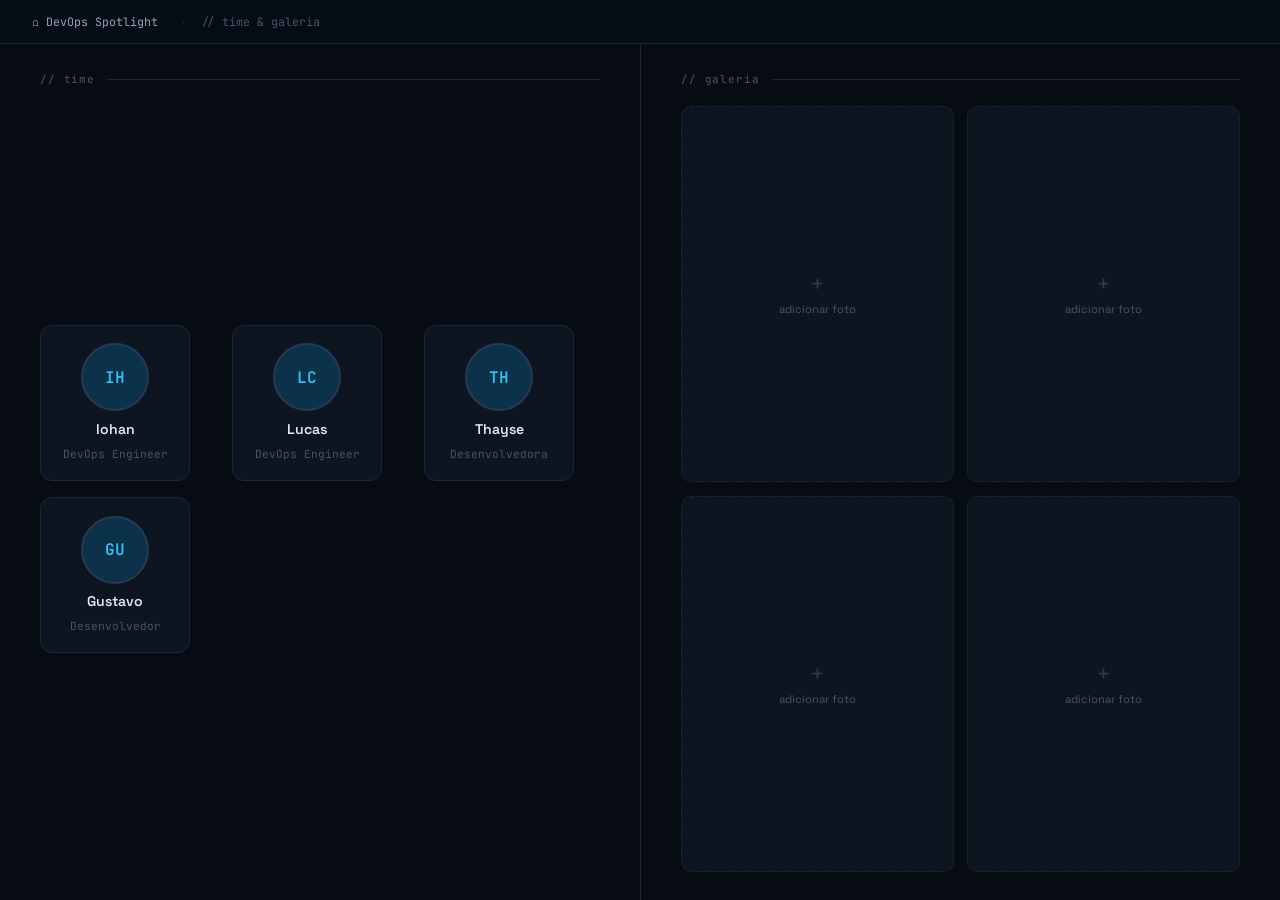
==== devops/spotlight/team.html @ ec11b23f "Refatorando visão do time" ====
<!DOCTYPE html>
<html lang="pt-BR">
<head>
  <meta charset="UTF-8">
  <meta name="viewport" content="width=device-width, initial-scale=1.0">
  <title>DevOps Spotlight — Time & Galeria</title>
  <link rel="preconnect" href="https://fonts.googleapis.com">
  <link href="https://fonts.googleapis.com/css2?family=Space+Grotesk:wght@400;500;600;700&family=JetBrains+Mono:wght@400;500&display=swap" rel="stylesheet">
  <link rel="stylesheet" href="style.css">
  <style>
    html, body { height: 100%; overflow: hidden; }

    .team-page {
      height: 100vh;
      display: grid;
      grid-template-rows: 44px 1fr;
      overflow: hidden;
      background: var(--bg);
    }

    /* ─── Top bar ─── */
    .team-topbar {
      background: #050c14;
      border-bottom: 1px solid var(--border);
      display: flex;
      align-items: center;
      padding: 0 1.5rem;
      gap: 1rem;
      user-select: none;
    }

    .topbar-back {
      font-family: var(--mono);
      font-size: 0.73rem;
      color: var(--text-muted);
      text-decoration: none;
      padding: 3px 8px;
      border-radius: 4px;
      transition: color 0.15s, background 0.15s;
    }
    .topbar-back:hover { color: var(--text); background: var(--surface); }

    .topbar-sep { color: var(--border); }

    .topbar-title {
      font-family: var(--mono);
      font-size: 0.73rem;
      color: var(--text-dim);
    }

    /* ─── Two-panel layout ─── */
    .team-main {
      display: grid;
      grid-template-columns: 1fr 1fr;
      overflow: hidden;
    }

    .team-panel {
      padding: 1.75rem 2.5rem;
      display: flex;
      flex-direction: column;
      gap: 1.25rem;
      overflow: hidden;
    }

    .team-panel + .team-panel {
      border-left: 1px solid var(--border);
    }

    .panel-label {
      font-family: var(--mono);
      font-size: 0.68rem;
      letter-spacing: 0.08em;
      color: var(--text-dim);
      display: flex;
      align-items: center;
      gap: 0.75rem;
      flex-shrink: 0;
    }
    .panel-label::after {
      content: '';
      flex: 1;
      height: 1px;
      background: var(--border);
    }

    /* ─── Team members grid ─── */
    .members-grid {
      display: grid;
      grid-template-columns: repeat(auto-fill, minmax(130px, 1fr));
      gap: 1rem;
      align-content: center;
      flex: 1;
    }

    /* ─── Gallery grid (2×2, fills remaining height) ─── */
    .gallery-grid-2 {
      display: grid;
      grid-template-columns: 1fr 1fr;
      grid-template-rows: 1fr 1fr;
      gap: 0.85rem;
      flex: 1;
      min-height: 0;
    }

    .gallery-slot-2 {
      border-radius: 10px;
      overflow: hidden;
      border: 1px solid var(--border);
      background: var(--surface);
      min-height: 0;
    }

    .gallery-slot-2 img {
      width: 100%;
      height: 100%;
      object-fit: cover;
      display: block;
    }

    .gallery-empty-2 {
      border-style: dashed;
      display: flex;
      flex-direction: column;
      align-items: center;
      justify-content: center;
      gap: 0.35rem;
      color: var(--text-dim);
      font-size: 0.7rem;
      cursor: default;
    }

    .gallery-add-2 {
      font-size: 1.5rem;
      line-height: 1;
      color: var(--border-hover);
    }
  </style>
</head>
<body>
<div class="team-page">

  <!-- ─── Top bar ───────────────────────────────────────── -->
  <div class="team-topbar">
    <a class="topbar-back" href="./">⌂ DevOps Spotlight</a>
    <span class="topbar-sep">·</span>
    <span class="topbar-title">// time &amp; galeria</span>
  </div>

  <!-- ─── Main ──────────────────────────────────────────── -->
  <div class="team-main">

    <!-- Time -->
    <div class="team-panel">
      <div class="panel-label">// time</div>
      <div class="members-grid">

        <div class="member-card">
          <div class="member-avatar">
            <div class="member-initials">IH</div>
            <img src="team/iohan.jpg" alt="Iohan" onerror="this.style.display='none'">
          </div>
          <div class="member-name">Iohan</div>
          <div class="member-role">DevOps Engineer</div>
        </div>

        <div class="member-card">
          <div class="member-avatar">
            <div class="member-initials">LC</div>
            <img src="team/lucas.jpg" alt="Lucas" onerror="this.style.display='none'">
          </div>
          <div class="member-name">Lucas</div>
          <div class="member-role">DevOps Engineer</div>
        </div>

        <div class="member-card">
          <div class="member-avatar">
            <div class="member-initials">TH</div>
            <img src="team/thayse.jpg" alt="Thayse" onerror="this.style.display='none'">
          </div>
          <div class="member-name">Thayse</div>
          <div class="member-role">Desenvolvedora</div>
        </div>

        <div class="member-card">
          <div class="member-avatar">
            <div class="member-initials">GU</div>
            <img src="team/gustavo.jpg" alt="Gustavo" onerror="this.style.display='none'">
          </div>
          <div class="member-name">Gustavo</div>
          <div class="member-role">Desenvolvedor</div>
        </div>

      </div>
    </div>

    <!-- Galeria -->
    <div class="team-panel">
      <div class="panel-label">// galeria</div>
      <!-- Para adicionar fotos: substitua gallery-slot-2 por <img src="gallery/foto.jpg"> -->
      <div class="gallery-grid-2">
        <div class="gallery-slot-2 gallery-empty-2"><span class="gallery-add-2">+</span><span>adicionar foto</span></div>
        <div class="gallery-slot-2 gallery-empty-2"><span class="gallery-add-2">+</span><span>adicionar foto</span></div>
        <div class="gallery-slot-2 gallery-empty-2"><span class="gallery-add-2">+</span><span>adicionar foto</span></div>
        <div class="gallery-slot-2 gallery-empty-2"><span class="gallery-add-2">+</span><span>adicionar foto</span></div>
      </div>
    </div>

  </div>
</div>
</body>
</html>
---- devops/spotlight/style.css ----
/* ─── Reset & Base ───────────────────────────────────────── */
*, *::before, *::after { box-sizing: border-box; margin: 0; padding: 0; }

:root {
  --bg:               #070c12;
  --surface:          #0c1520;
  --surface-hover:    #111d2b;
  --border:           #192840;
  --border-hover:     #253a55;
  --primary:          #0ea5e9;
  --primary-light:    #38bdf8;
  --primary-dim:      #0ea5e933;

  --green:            #10b981;
  --green-bg:         #10b98118;
  --amber:            #f59e0b;
  --amber-bg:         #f59e0b18;
  --gray:             #64748b;
  --gray-bg:          #64748b18;

  --text:             #e2e8f0;
  --text-muted:       #94a3b8;
  --text-dim:         #475569;

  --font:             "Space Grotesk", system-ui, sans-serif;
  --mono:             "JetBrains Mono", "Fira Code", monospace;
  --radius:           12px;
}

html { font-size: 16px; }

body {
  background: var(--bg);
  color: var(--text);
  font-family: var(--font);
  min-height: 100vh;
  display: flex;
  flex-direction: column;
  overflow-x: hidden;
}

/* ─── Header ─────────────────────────────────────────────── */
.site-header {
  text-align: center;
  padding: 2rem 2rem 1.5rem;
  border-bottom: 1px solid var(--border);
}

.logo-container {
  display: flex;
  flex-direction: column;
  align-items: center;
  gap: 0.4rem;
  margin-bottom: 0.75rem;
}

.hex-icon {
  width: 60px;
  height: 70px;
  filter: drop-shadow(0 0 20px #0ea5e955);
}

.team-badge {
  font-family: var(--mono);
  font-size: 0.68rem;
  letter-spacing: 0.15em;
  color: var(--text-muted);
  border: 1px solid var(--border);
  border-radius: 4px;
  padding: 3px 10px;
}

.site-title {
  font-size: 2.75rem;
  font-weight: 700;
  background: linear-gradient(135deg, #38bdf8 0%, #0ea5e9 50%, #60a5fa 100%);
  -webkit-background-clip: text;
  -webkit-text-fill-color: transparent;
  background-clip: text;
  margin-bottom: 0.5rem;
  letter-spacing: -0.02em;
}

.site-subtitle {
  color: var(--text-muted);
  font-size: 0.95rem;
  margin-bottom: 0.75rem;
}

.terminal-line {
  font-family: var(--mono);
  font-size: 0.8rem;
  color: var(--text-dim);
}

.terminal-line .prompt {
  color: #10b981;
  margin-right: 0.4em;
}

/* ─── Main / Grid ────────────────────────────────────────── */
main {
  flex: 1;
  padding: 1.75rem 2rem;
  max-width: 1400px;
  margin: 0 auto;
  width: 100%;
}

.editions-grid {
  display: flex;
  flex-wrap: wrap;
  gap: 1.5rem;
  justify-content: center;
}

/* ─── Edition Card ───────────────────────────────────────── */
.edition-card {
  background: var(--surface);
  border: 1px solid var(--border);
  border-radius: var(--radius);
  padding: 1.5rem;
  width: 260px;
  display: flex;
  flex-direction: column;
  gap: 0.75rem;
  transition: border-color 0.2s, box-shadow 0.2s, transform 0.2s;
  outline: none;
  cursor: default;
}

.edition-card:hover {
  border-color: var(--border-hover);
  box-shadow: 0 0 0 1px var(--primary-dim), 0 4px 24px #0ea5e914;
  transform: translateY(-2px);
}

.edition-card:focus {
  border-color: var(--primary);
  box-shadow: 0 0 0 2px var(--primary-dim);
  transform: translateY(-2px);
}

.card-header {
  display: flex;
  align-items: center;
  justify-content: space-between;
}

.edition-number {
  font-family: var(--mono);
  font-size: 0.8rem;
  color: var(--text-dim);
  font-weight: 500;
}

/* ─── Status Badges ──────────────────────────────────────── */
.status-badge {
  font-size: 0.68rem;
  font-weight: 600;
  letter-spacing: 0.04em;
  padding: 3px 10px;
  border-radius: 20px;
  border: 1px solid;
}

.status-apresentado { color: var(--green);  background: var(--green-bg);  border-color: var(--green); }
.status-proxima     { color: var(--amber);  background: var(--amber-bg);  border-color: var(--amber); }
.status-planejada   { color: var(--gray);   background: var(--gray-bg);   border-color: var(--gray);  }

.edition-title {
  font-size: 0.82rem;
  color: var(--primary-light);
  font-weight: 500;
  line-height: 1.4;
}

.edition-date {
  font-size: 1.75rem;
  font-weight: 700;
  letter-spacing: -0.02em;
  color: var(--text);
  line-height: 1;
}

.edition-period {
  font-size: 0.75rem;
  color: var(--text-dim);
}

.card-actions {
  display: flex;
  gap: 0.5rem;
  margin-top: auto;
  padding-top: 0.25rem;
  flex-wrap: wrap;
}

/* ─── Buttons ────────────────────────────────────────────── */
.btn {
  font-family: var(--font);
  font-size: 0.78rem;
  font-weight: 600;
  padding: 7px 13px;
  border-radius: 8px;
  border: none;
  cursor: pointer;
  transition: all 0.15s;
  text-decoration: none;
  display: inline-flex;
  align-items: center;
  gap: 0.3em;
  white-space: nowrap;
}

.btn-primary {
  background: var(--primary);
  color: #fff;
}

.btn-primary:hover {
  background: var(--primary-light);
  box-shadow: 0 0 16px #0ea5e955;
}

.btn-secondary {
  background: var(--surface-hover);
  color: var(--text-muted);
  border: 1px solid var(--border);
}

.btn-secondary:hover {
  color: var(--text);
  border-color: var(--primary);
}

.btn-disabled {
  background: transparent;
  color: var(--text-dim);
  border: 1px solid var(--border);
  cursor: not-allowed;
  opacity: 0.45;
}

/* ─── Modal ──────────────────────────────────────────────── */
.modal-overlay {
  position: fixed;
  inset: 0;
  background: rgba(0, 0, 0, 0.75);
  backdrop-filter: blur(4px);
  -webkit-backdrop-filter: blur(4px);
  display: flex;
  align-items: center;
  justify-content: center;
  z-index: 100;
  padding: 1.5rem;
}

.modal-overlay[hidden] { display: none; }

.modal-box {
  background: var(--surface);
  border: 1px solid var(--border-hover);
  border-radius: var(--radius);
  width: 100%;
  max-width: 820px;
  max-height: 85vh;
  display: flex;
  flex-direction: column;
  box-shadow: 0 24px 64px #00000077;
}

.modal-header {
  display: flex;
  align-items: center;
  justify-content: space-between;
  padding: 1.25rem 1.5rem;
  border-bottom: 1px solid var(--border);
  flex-shrink: 0;
}

.modal-title {
  font-size: 1rem;
  font-weight: 600;
  color: var(--text);
}

.modal-close {
  background: none;
  border: none;
  color: var(--text-muted);
  cursor: pointer;
  font-size: 1rem;
  padding: 4px 8px;
  border-radius: 6px;
  transition: color 0.15s, background 0.15s;
  line-height: 1;
}

.modal-close:hover {
  color: var(--text);
  background: var(--surface-hover);
}

.modal-body {
  overflow-y: auto;
  padding: 1.5rem;
  flex: 1;
}

/* ─── Work Cards (modal) ─────────────────────────────────── */
.work-cards-grid {
  display: grid;
  grid-template-columns: repeat(auto-fill, minmax(220px, 1fr));
  gap: 1rem;
}

.work-card {
  background: var(--bg);
  border: 1px solid var(--border);
  border-radius: 10px;
  padding: 1rem;
  display: flex;
  flex-direction: column;
  gap: 0.5rem;
  transition: border-color 0.15s;
}

.work-card:hover { border-color: var(--border-hover); }

.work-card-tag {
  font-size: 0.67rem;
  font-weight: 600;
  letter-spacing: 0.05em;
  padding: 2px 8px;
  border-radius: 4px;
  border: 1px solid;
  align-self: flex-start;
}

.work-card-title {
  font-size: 0.85rem;
  font-weight: 600;
  color: var(--text);
  line-height: 1.4;
}

.work-card-desc {
  font-size: 0.78rem;
  color: var(--text-muted);
  line-height: 1.55;
}

/* ─── Section Shared ─────────────────────────────────────── */
.section-wrapper {
  max-width: 1400px;
  margin: 0 auto;
  padding: 1.25rem 2rem;
  width: 100%;
}

.section-header {
  display: flex;
  align-items: center;
  gap: 0.75rem;
  margin-bottom: 1.1rem;
}

.section-title {
  font-family: var(--mono);
  font-size: 0.7rem;
  font-weight: 500;
  letter-spacing: 0.08em;
  color: var(--text-dim);
  white-space: nowrap;
}

.section-line {
  flex: 1;
  height: 1px;
  background: var(--border);
}

/* ─── Team Section ───────────────────────────────────────── */
.team-section {
  border-top: 1px solid var(--border);
}

.team-grid {
  display: flex;
  flex-wrap: wrap;
  gap: 1rem;
  justify-content: center;
}

.member-card {
  display: flex;
  flex-direction: column;
  align-items: center;
  gap: 0.55rem;
  padding: 1.1rem 1.25rem;
  background: var(--surface);
  border: 1px solid var(--border);
  border-radius: var(--radius);
  width: 150px;
  transition: border-color 0.2s, transform 0.2s;
}

.member-card:hover {
  border-color: var(--border-hover);
  transform: translateY(-2px);
}

.member-avatar {
  width: 68px;
  height: 68px;
  border-radius: 50%;
  overflow: hidden;
  border: 2px solid var(--border-hover);
  position: relative;
  background: var(--primary-dim);
  flex-shrink: 0;
}

.member-initials {
  width: 100%;
  height: 100%;
  display: flex;
  align-items: center;
  justify-content: center;
  font-family: var(--mono);
  font-size: 1rem;
  font-weight: 600;
  color: var(--primary-light);
}

.member-avatar img {
  position: absolute;
  inset: 0;
  width: 100%;
  height: 100%;
  object-fit: cover;
  z-index: 1;
}

.member-name {
  font-size: 0.88rem;
  font-weight: 600;
  color: var(--text);
}

.member-role {
  font-size: 0.7rem;
  color: var(--text-dim);
  font-family: var(--mono);
  text-align: center;
  line-height: 1.4;
}

/* ─── Gallery Section ────────────────────────────────────── */
.gallery-section {
  border-top: 1px solid var(--border);
}

.gallery-grid {
  display: flex;
  flex-wrap: wrap;
  gap: 0.85rem;
  justify-content: center;
}

.gallery-slot {
  width: 190px;
  height: 125px;
  border-radius: 10px;
  overflow: hidden;
  border: 1px solid var(--border);
  background: var(--surface);
}

.gallery-slot img {
  width: 100%;
  height: 100%;
  object-fit: cover;
  display: block;
}

.gallery-empty {
  border-style: dashed;
  display: flex;
  flex-direction: column;
  align-items: center;
  justify-content: center;
  gap: 0.35rem;
  color: var(--text-dim);
  font-size: 0.7rem;
}

.gallery-add {
  font-size: 1.4rem;
  line-height: 1;
  color: var(--border-hover);
}

/* ─── Shortcuts Bar ──────────────────────────────────────── */
.shortcuts-bar {
  border-top: 1px solid var(--border);
  background: #050c14;
  padding: 0.65rem 2rem;
  flex-shrink: 0;
}

.shortcuts-inner {
  display: flex;
  flex-wrap: wrap;
  gap: 1.5rem;
  justify-content: center;
}

.shortcut-group {
  font-size: 0.72rem;
  color: var(--text-dim);
  display: flex;
  align-items: center;
  gap: 0.3rem;
}

kbd {
  display: inline-block;
  font-family: var(--mono);
  font-size: 0.62rem;
  background: var(--surface);
  border: 1px solid var(--border-hover);
  border-radius: 4px;
  padding: 1px 5px;
  color: var(--text-muted);
  line-height: 1.7;
}

body.modal-open { overflow: hidden; }

.shortcut-team-link {
  font-family: var(--mono);
  font-size: 0.72rem;
  color: var(--primary-light);
  text-decoration: none;
  padding: 2px 8px;
  border: 1px solid var(--border);
  border-radius: 4px;
  transition: color 0.15s, border-color 0.15s;
  white-space: nowrap;
}
.shortcut-team-link:hover {
  color: var(--text);
  border-color: var(--primary);
}

/* ─── Responsive ─────────────────────────────────────────── */
@media (max-width: 600px) {
  .site-title { font-size: 2rem; }
  .editions-grid { gap: 1rem; }
  .edition-card { width: 100%; max-width: 340px; }
  .site-header { padding: 1.5rem 1.5rem 1rem; }
  main { padding: 1.25rem 1rem; }
  .section-wrapper { padding: 1rem 1rem; }
  .gallery-slot { width: 150px; height: 100px; }
}
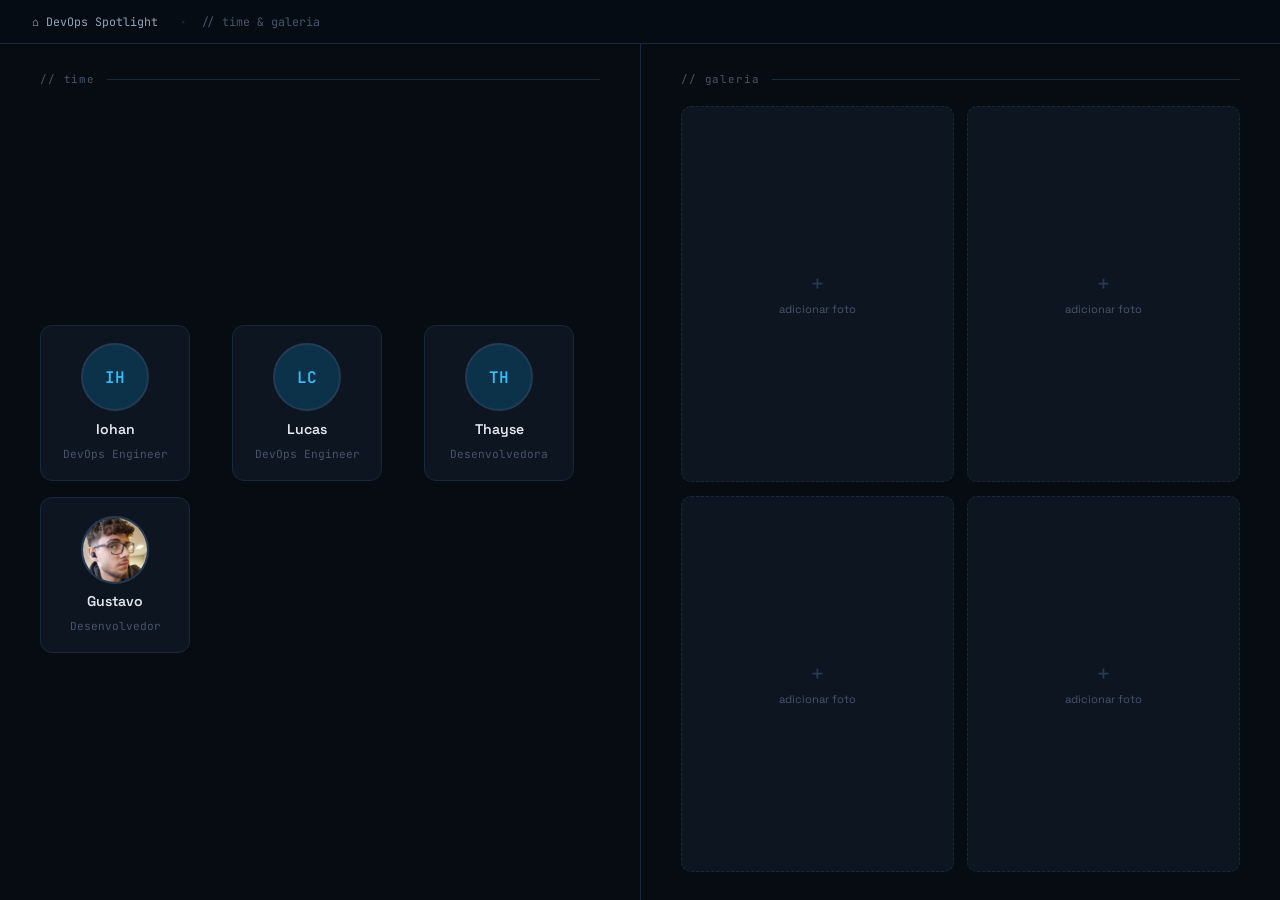
==== commit 28d11e59: "imagens" ====
--- a/devops/spotlight/team.html
+++ b/devops/spotlight/team.html
@@ -158,7 +158,7 @@
         <div class="member-card">
           <div class="member-avatar">
             <div class="member-initials">IH</div>
-            <img src="team/iohan.jpg" alt="Iohan" onerror="this.style.display='none'">
+            <img src="members/iohan.jpg" alt="Iohan" onerror="this.style.display='none'">
           </div>
           <div class="member-name">Iohan</div>
           <div class="member-role">DevOps Engineer</div>
@@ -167,7 +167,7 @@
         <div class="member-card">
           <div class="member-avatar">
             <div class="member-initials">LC</div>
-            <img src="team/lucas.jpg" alt="Lucas" onerror="this.style.display='none'">
+            <img src="../team/lucas.jpg" alt="Lucas" onerror="this.style.display='none'">
           </div>
           <div class="member-name">Lucas</div>
           <div class="member-role">DevOps Engineer</div>
@@ -176,7 +176,7 @@
         <div class="member-card">
           <div class="member-avatar">
             <div class="member-initials">TH</div>
-            <img src="team/thayse.jpg" alt="Thayse" onerror="this.style.display='none'">
+            <img src="../team/thayse.jpg" alt="Thayse" onerror="this.style.display='none'">
           </div>
           <div class="member-name">Thayse</div>
           <div class="member-role">Desenvolvedora</div>
@@ -185,7 +185,7 @@
         <div class="member-card">
           <div class="member-avatar">
             <div class="member-initials">GU</div>
-            <img src="team/gustavo.jpg" alt="Gustavo" onerror="this.style.display='none'">
+            <img src="../team/gustavo.png" alt="Gustavo" onerror="this.style.display='none'">
           </div>
           <div class="member-name">Gustavo</div>
           <div class="member-role">Desenvolvedor</div>
